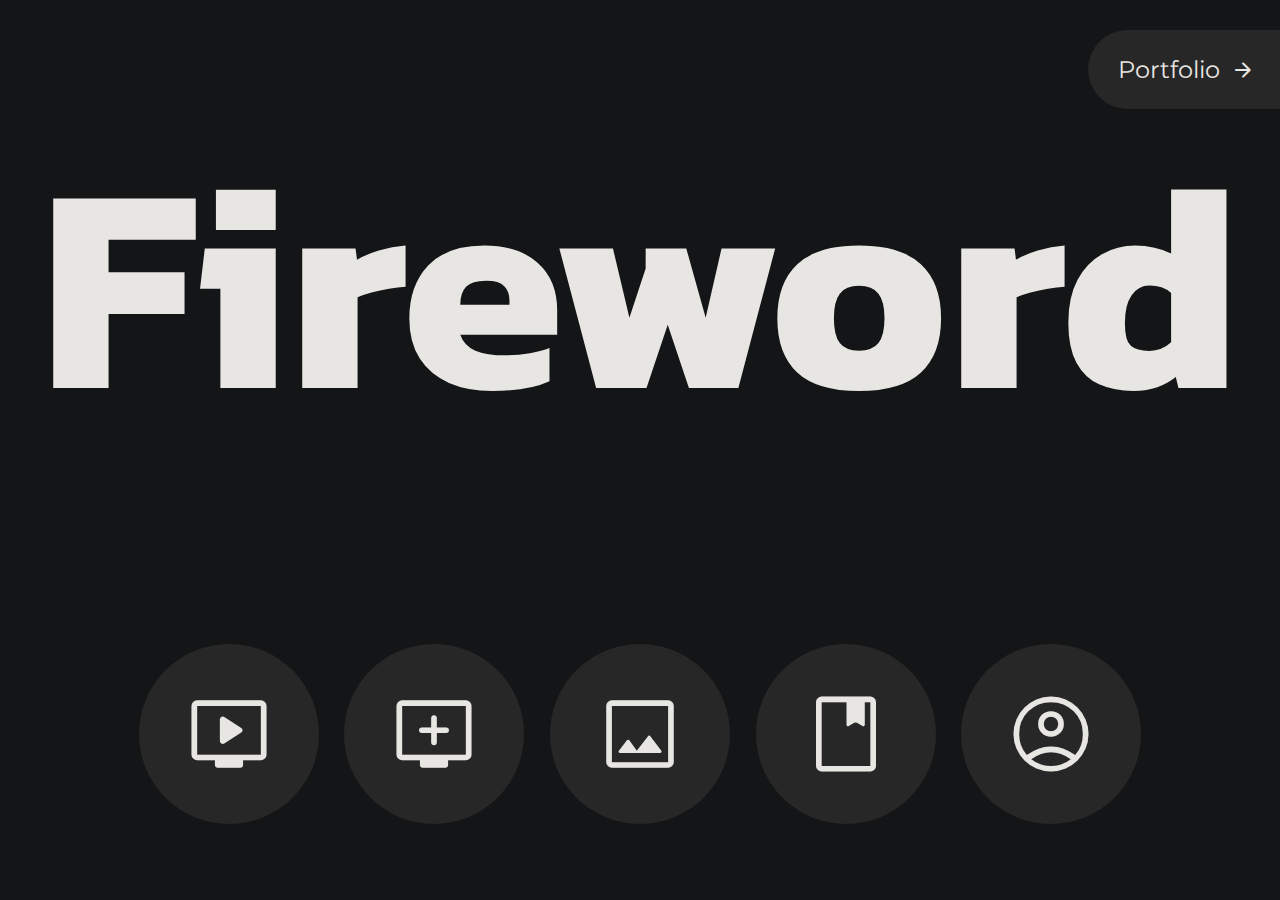
==== DMZ/Compose/Home/website/index.html @ f9140fd7 "css refactors and fixed link" ====
<!DOCTYPE html>
<html>
  <head>
    <link
      rel="stylesheet"
      href="https://fonts.googleapis.com/css2?family=Material+Symbols+Rounded:opsz,wght,FILL,GRAD@24,400,0,0"
    />
    <link rel="icon" type="image/x-icon" href="favicon.ico" />
    <meta charset="utf-8" name="darkreader-lock" />
    <meta lang="en" />
    <meta
      name="description"
      content="A website that contains a various self-hosted services. Protected by Cloudflare."
    />
    <link rel="stylesheet" href="style.css" />
    <link rel="stylesheet" href="fire.css" />
    <meta name="viewport" content="width=device-width, initial-scale=1.0" />
    <title>Fireword</title>
  </head>

  <body>
    <a class="portfolio-container on-hover" href="/portfolio">
      <div class="portfolio-text">Portfolio</div>
      <div style="width: 3px"></div>
      <div class="material-symbols-rounded">arrow_forward</div>
    </a>
    <div class="column">
      <div class="title">Fireword</div>
      <div class="btn-container">
        <a
          href="https://watch.fireword.xyz"
          class="btn material-symbols-rounded on-hover"
          >live_tv</a
        >
        <a
          href="https://add.fireword.xyz"
          class="btn material-symbols-rounded on-hover"
          >add_to_queue</a
        >
        <a
          href="https://photos.fireword.xyz"
          class="btn material-symbols-rounded on-hover"
          >photo</a
        >
        <a
          href="https://wiki.fireword.xyz"
          class="btn material-symbols-rounded on-hover"
          >book</a
        >
        <a
          href="https://auth.fireword.xyz/logout?rd=https://fireword.xyz"
          class="btn material-symbols-rounded on-hover"
          >account_circle</a
        >
      </div>
    </div>
    <div class="fire-container">
      <div class="fire">
        <div class="fire-left">
          <div class="main-fire"></div>
          <div class="particle-fire"></div>
        </div>
        <div class="fire-center">
          <div class="main-fire"></div>
          <div class="particle-fire"></div>
        </div>
        <div class="fire-right">
          <div class="main-fire"></div>
          <div class="particle-fire"></div>
        </div>
        <div class="fire-bottom">
          <div class="main-fire"></div>
        </div>
      </div>
    </div>
  </body>
</html>
---- DMZ/Compose/Home/website/style.css ----
@import url("https://fonts.googleapis.com/css2?family=Kanit:wght@600&family=Prompt:wght@600&display=swap");
@import url("https://fonts.googleapis.com/css2?family=Montserrat&display=swap");

:root {
  --primary-color: #ff6f00;
  --background-color: #131516;
  --background-container: #272727;
  --text-color: #e8e6e3;
}

* {
  font-family: Montserrat, Arial, sans-serif;
  color: var(--text-color);
  user-select: none;
  text-decoration: none;
  margin: 0;
}

html,
body {
  height: 100%;
  background-color: var(--background-color);
}

.portfolio-container {
  padding: 25px;
  padding-left: 30px;
  border-top-left-radius: 40px;
  border-bottom-left-radius: 40px;
  background-color: var(--background-container);
  position: absolute;
  right: 0;
  top: 30px;
  text-decoration: none;
  * {
    display: inline-block;
    vertical-align: middle;
  }
}
.portfolio-text {
  font-size: 1.5rem;
}

.column {
  overflow: hidden;
  height: 100%;
  display: flex;
  flex-direction: column;
  align-content: center;
  justify-content: space-around;
}

.title {
  text-align: center;
  font-family: "Kanit", sans-serif;
  font-size: 23vw;
  color: var(--text-color);
  font-weight: bold;
}

.left {
  flex-wrap: wrap;
}

.right {
  flex-wrap: wrap-reverse;
}

.btn-container {
  display: flex;
  flex-direction: row;
  align-items: center;
  flex-wrap: wrap;
  justify-content: center;
}

@keyframes fadeColors {
  0% {
    background-color: #ff6f00;
  }
  50% {
    background-color: #ff3c00;
  }
  100% {
    background-color: #ff6f00;
  }
}
.on-hover {
  transition: transform 0.2s;
}
.on-hover:hover {
  transform: scale(1.1);
  background-color: var(--primary-color);
  animation: fadeColors 5s infinite;
}

.btn {
  z-index: 1;
  display: flex;
  align-items: center;
  justify-content: center;
  border-radius: 50%;
  background-color: var(--background-container);
  transition: transform 0.2s;

  padding: clamp(25px, min(5vw, 5vh), 200px);
  margin: 1%;

  /* Text */
  text-decoration: none;
  color: var(--text-color);
  font-size: clamp(50px, min(10vw, 10vh), 200px);
}

.center {
  height: 100%;
  text-align: center;
  display: flex;
  flex-direction: column;
  justify-content: center;
}

.big-text {
  font-size: clamp(50px, min(10vw, 10vh), 200px);
}
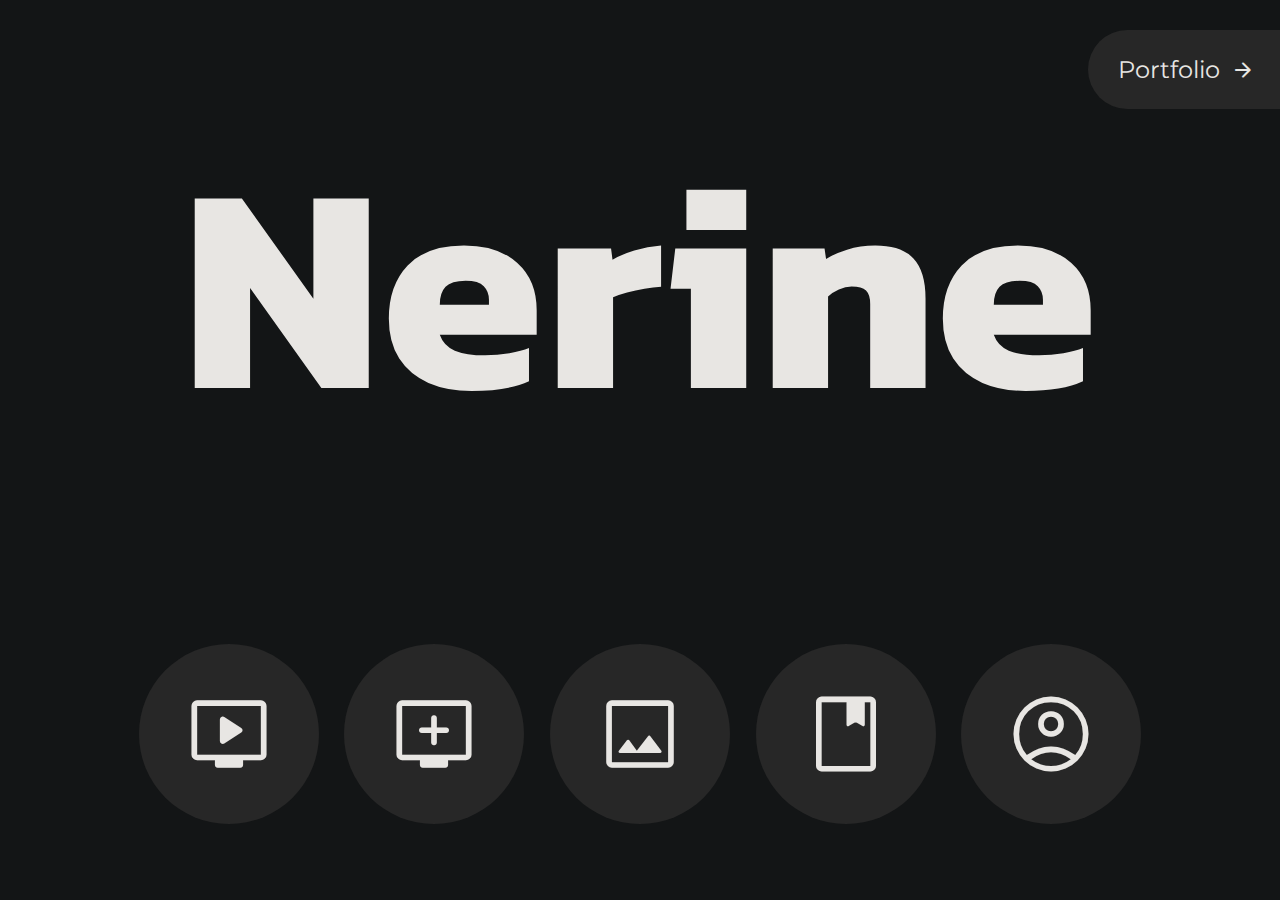
==== commit 9f4bbe44: "fireword to nerine change" ====
--- a/DMZ/Compose/Home/website/index.html
+++ b/DMZ/Compose/Home/website/index.html
@@ -15,7 +15,7 @@
     <link rel="stylesheet" href="style.css" />
     <link rel="stylesheet" href="fire.css" />
     <meta name="viewport" content="width=device-width, initial-scale=1.0" />
-    <title>Fireword</title>
+    <title>Nerine</title>
   </head>
 
   <body>
@@ -25,30 +25,30 @@
       <div class="material-symbols-rounded">arrow_forward</div>
     </a>
     <div class="column">
-      <div class="title">Fireword</div>
+      <div class="title">Nerine</div>
       <div class="btn-container">
         <a
-          href="https://watch.fireword.xyz"
+          href="https://watch.Nerine.dev"
           class="btn material-symbols-rounded on-hover"
           >live_tv</a
         >
         <a
-          href="https://add.fireword.xyz"
+          href="https://add.Nerine.dev"
           class="btn material-symbols-rounded on-hover"
           >add_to_queue</a
         >
         <a
-          href="https://photos.fireword.xyz"
+          href="https://photos.Nerine.dev"
           class="btn material-symbols-rounded on-hover"
           >photo</a
         >
         <a
-          href="https://wiki.fireword.xyz"
+          href="https://wiki.Nerine.dev"
           class="btn material-symbols-rounded on-hover"
           >book</a
         >
         <a
-          href="https://auth.fireword.xyz/logout?rd=https://fireword.xyz"
+          href="https://auth.Nerine.dev/logout?rd=https://Nerine.dev"
           class="btn material-symbols-rounded on-hover"
           >account_circle</a
         >
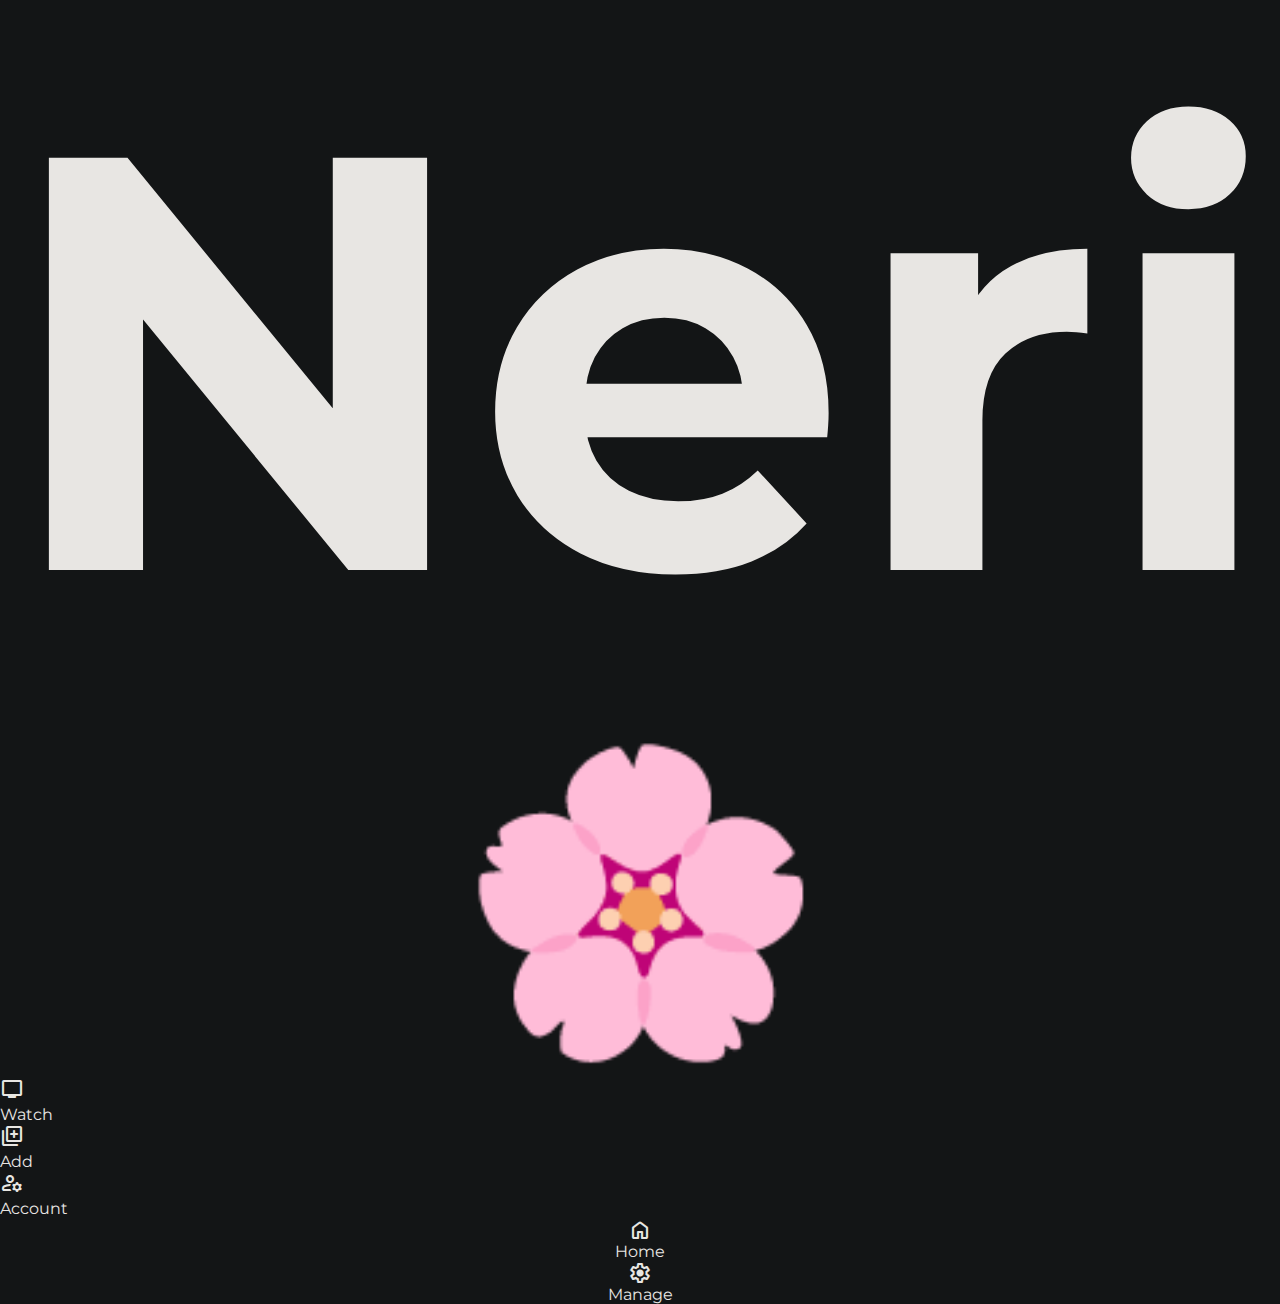
==== commit c37b070d: "remake" ====
--- a/DMZ/Compose/Home/website/index.html
+++ b/DMZ/Compose/Home/website/index.html
@@ -1,77 +1,66 @@
 <!DOCTYPE html>
 <html>
-  <head>
-    <link
-      rel="stylesheet"
-      href="https://fonts.googleapis.com/css2?family=Material+Symbols+Rounded:opsz,wght,FILL,GRAD@24,400,0,0"
-    />
-    <link rel="icon" type="image/x-icon" href="favicon.ico" />
-    <meta charset="utf-8" name="darkreader-lock" />
-    <meta lang="en" />
-    <meta
-      name="description"
-      content="A website that contains a various self-hosted services. Protected by Cloudflare."
-    />
-    <link rel="stylesheet" href="style.css" />
-    <link rel="stylesheet" href="fire.css" />
-    <meta name="viewport" content="width=device-width, initial-scale=1.0" />
-    <title>Nerine</title>
-  </head>
+	<head>
+		<link rel="preconnect" href="https://fonts.googleapis.com" />
+		<link rel="preconnect" href="https://fonts.gstatic.com" crossorigin />
+		<link
+			href="https://fonts.googleapis.com/css2?family=Kanit&family=Montserrat:ital,wght@0,100..900;1,100..900&display=swap"
+			rel="stylesheet"
+		/>
+		<link
+			href="https://fonts.googleapis.com/css2?family=Material+Symbols+Rounded"
+			rel="stylesheet"
+		/>
 
-  <body>
-    <a class="portfolio-container on-hover" href="/portfolio">
-      <div class="portfolio-text">Portfolio</div>
-      <div style="width: 3px"></div>
-      <div class="material-symbols-rounded">arrow_forward</div>
-    </a>
-    <div class="column">
-      <div class="title">Nerine</div>
-      <div class="btn-container">
-        <a
-          href="https://watch.Nerine.dev"
-          class="btn material-symbols-rounded on-hover"
-          >live_tv</a
-        >
-        <a
-          href="https://add.Nerine.dev"
-          class="btn material-symbols-rounded on-hover"
-          >add_to_queue</a
-        >
-        <a
-          href="https://photos.Nerine.dev"
-          class="btn material-symbols-rounded on-hover"
-          >photo</a
-        >
-        <a
-          href="https://wiki.Nerine.dev"
-          class="btn material-symbols-rounded on-hover"
-          >book</a
-        >
-        <a
-          href="https://auth.Nerine.dev/logout?rd=https://Nerine.dev"
-          class="btn material-symbols-rounded on-hover"
-          >account_circle</a
-        >
-      </div>
-    </div>
-    <div class="fire-container">
-      <div class="fire">
-        <div class="fire-left">
-          <div class="main-fire"></div>
-          <div class="particle-fire"></div>
-        </div>
-        <div class="fire-center">
-          <div class="main-fire"></div>
-          <div class="particle-fire"></div>
-        </div>
-        <div class="fire-right">
-          <div class="main-fire"></div>
-          <div class="particle-fire"></div>
-        </div>
-        <div class="fire-bottom">
-          <div class="main-fire"></div>
-        </div>
-      </div>
-    </div>
-  </body>
+		<link rel="icon" type="image/x-icon" href="./favicon.ico" />
+		<meta charset="utf-8" />
+		<meta lang="en" />
+		<meta
+			name="description"
+			content="A website that contains a various self-hosted services. Protected by Cloudflare."
+		/>
+		<script src="router.js"></script>
+		<link rel="stylesheet" href="style.css" />
+		<meta name="viewport" content="width=device-width, initial-scale=1.0" />
+		<title>Nerine</title>
+	</head>
+
+	<body>
+		<div class="title border row">
+			<h1>Nerine</h1>
+			<div class="emoji">🌸</div>
+		</div>
+		<div class="row apps-container">
+			<div class="border row apps">
+				<a class="app" href="https://watch.nerine.dev">
+					<span class="material-symbols-rounded">tv</span>
+					<div>Watch</div>
+				</a>
+				<div class="divider"></div>
+				<a class="app" href="https://add.nerine.dev">
+					<span class="material-symbols-rounded">library_add</span>
+					<div>Add</div>
+				</a>
+				<div class="divider"></div>
+				<a class="app" href="https://auth.nerine.dev">
+					<span class="material-symbols-rounded"
+						>manage_accounts</span
+					>
+					<div>Account</div>
+				</a>
+			</div>
+			<div class="border row apps">
+				<a class="app center" href="home">
+					<span class="material-symbols-rounded">home</span>
+					<div>Home</div>
+				</a>
+			</div>
+			<div class="border row apps">
+				<a class="app center" href="manage">
+					<span class="material-symbols-rounded">settings</span>
+					<div>Manage</div>
+				</a>
+			</div>
+		</div>
+	</body>
 </html>
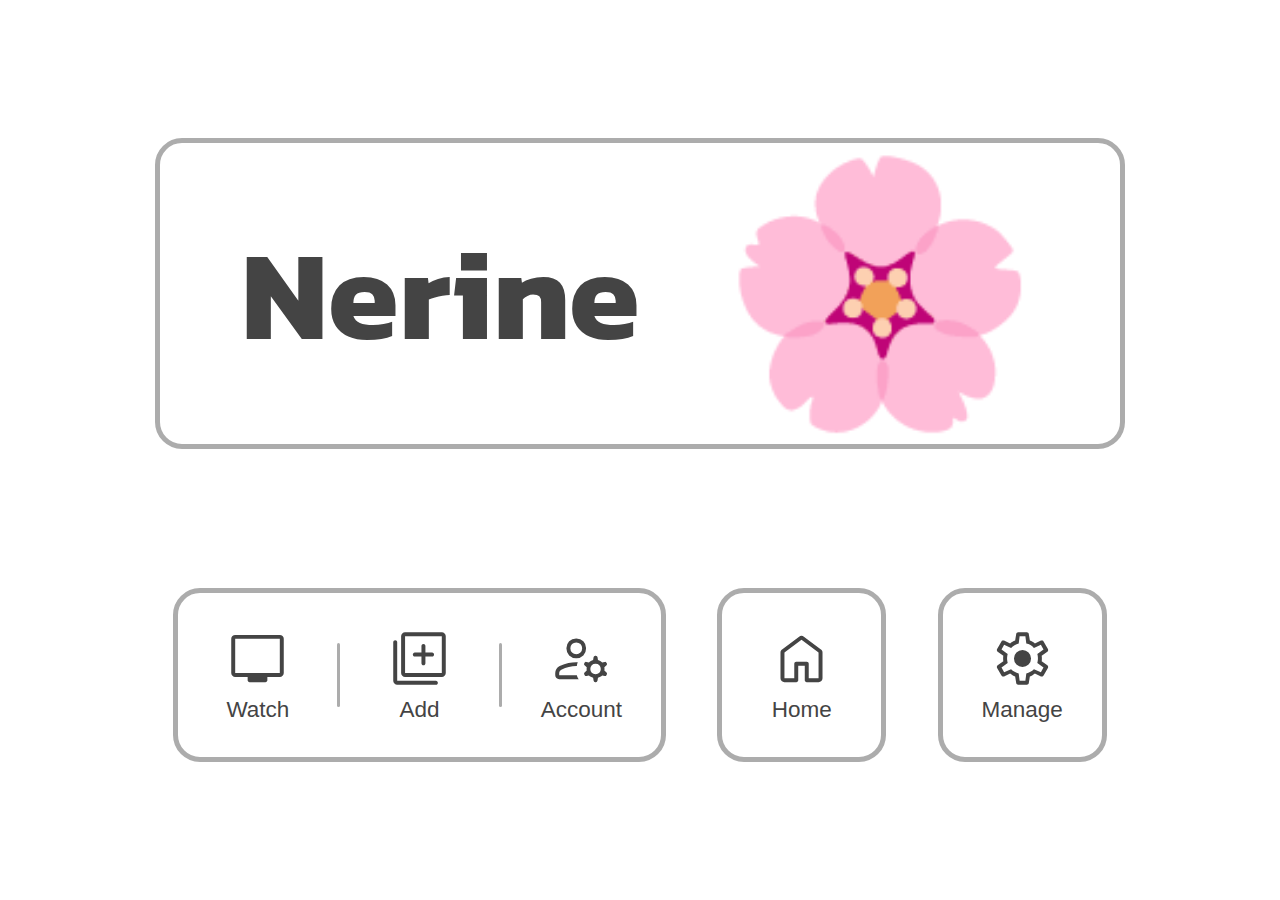
==== commit 0c721638: "Refactor website layout and remove unused files" ====
--- a/DMZ/Compose/Home/website/index.html
+++ b/DMZ/Compose/Home/website/index.html
@@ -19,7 +19,6 @@
 			name="description"
 			content="A website that contains a various self-hosted services. Protected by Cloudflare."
 		/>
-		<script src="router.js"></script>
 		<link rel="stylesheet" href="style.css" />
 		<meta name="viewport" content="width=device-width, initial-scale=1.0" />
 		<title>Nerine</title>
@@ -31,7 +30,7 @@
 			<div class="emoji">🌸</div>
 		</div>
 		<div class="row apps-container">
-			<div class="border row apps">
+			<div class="border row">
 				<a class="app" href="https://watch.nerine.dev">
 					<span class="material-symbols-rounded">tv</span>
 					<div>Watch</div>
@@ -49,18 +48,16 @@
 					<div>Account</div>
 				</a>
 			</div>
-			<div class="border row apps">
-				<a class="app center" href="home">
-					<span class="material-symbols-rounded">home</span>
-					<div>Home</div>
-				</a>
-			</div>
-			<div class="border row apps">
-				<a class="app center" href="manage">
-					<span class="material-symbols-rounded">settings</span>
-					<div>Manage</div>
-				</a>
-			</div>
+
+			<a class="app center border" href="home">
+				<span class="material-symbols-rounded">home</span>
+				<div>Home</div>
+			</a>
+
+			<a class="app center border" href="manage">
+				<span class="material-symbols-rounded">settings</span>
+				<div>Manage</div>
+			</a>
 		</div>
 	</body>
 </html>
--- a/DMZ/Compose/Home/website/style.css
+++ b/DMZ/Compose/Home/website/style.css
@@ -1,125 +1,119 @@
-@import url("https://fonts.googleapis.com/css2?family=Kanit:wght@600&family=Prompt:wght@600&display=swap");
-@import url("https://fonts.googleapis.com/css2?family=Montserrat&display=swap");
-
 :root {
-  --primary-color: #ff6f00;
-  --background-color: #131516;
-  --background-container: #272727;
-  --text-color: #e8e6e3;
+	--emoji-size: min(40vh, 20vw);
+	--title-size: min(15vh, 10vw);
+	--icon-size: min(7vh);
+	--text-size: clamp(15px, 2.5vh, 3vw);
+	--primary-color: #f4abba;
+	--secondary-color: #ea596e;
+	--container-border-color: #acacac;
+	--title-color: #444444;
+	--padding-small: 2vw;
+	--padding-large: min(5vw);
 }
 
 * {
-  font-family: Montserrat, Arial, sans-serif;
-  color: var(--text-color);
-  user-select: none;
-  text-decoration: none;
-  margin: 0;
+	user-select: none;
+	text-decoration: none !important;
+}
+html {
+	overflow: hidden;
 }
 
-html,
 body {
-  height: 100%;
-  background-color: var(--background-color);
+	display: flex;
+	flex-direction: column;
+	justify-content: space-evenly;
+	align-items: center;
+	margin: 0;
+	padding: 0;
+	height: 100vh;
+	width: 100vw;
 }
 
-.portfolio-container {
-  padding: 25px;
-  padding-left: 30px;
-  border-top-left-radius: 40px;
-  border-bottom-left-radius: 40px;
-  background-color: var(--background-container);
-  position: absolute;
-  right: 0;
-  top: 30px;
-  text-decoration: none;
-  * {
-    display: inline-block;
-    vertical-align: middle;
-  }
-}
-.portfolio-text {
-  font-size: 1.5rem;
+.row {
+	display: flex;
+	align-items: center;
 }
 
 .column {
-  overflow: hidden;
-  height: 100%;
-  display: flex;
-  flex-direction: column;
-  align-content: center;
-  justify-content: space-around;
+	display: flex;
+	flex-direction: column;
+	justify-content: center;
+	align-items: start;
+}
+
+.border {
+	border: 5px solid var(--container-border-color);
+	border-radius: min(3vh, 3vw);
+}
+
+.center {
+	display: flex;
+	justify-content: center;
+	align-items: center;
 }
 
 .title {
-  text-align: center;
-  font-family: "Kanit", sans-serif;
-  font-size: 23vw;
-  color: var(--text-color);
-  font-weight: bold;
+	height: min-content;
+	width: 75%;
+	justify-content: space-evenly;
 }
 
-.left {
-  flex-wrap: wrap;
+h1 {
+	font-family: "Kanit", sans-serif;
+	font-style: normal;
+	text-align: center;
+	font-size: var(--title-size);
+	line-height: 1;
+	color: var(--title-color);
 }
 
-.right {
-  flex-wrap: wrap-reverse;
+.apps-container {
+	justify-content: center;
+	flex-wrap: wrap;
+	gap: 4vw;
+	align-items: center;
+	width: 90%;
 }
 
-.btn-container {
-  display: flex;
-  flex-direction: row;
-  align-items: center;
-  flex-wrap: wrap;
-  justify-content: center;
+.app {
+	padding: var(--padding-small);
+	position: relative;
+	display: flex;
+	justify-content: center;
+	align-items: center;
+	flex-direction: column;
+	width: 12vh;
 }
 
-@keyframes fadeColors {
-  0% {
-    background-color: #ff6f00;
-  }
-  50% {
-    background-color: #ff3c00;
-  }
-  100% {
-    background-color: #ff6f00;
-  }
-}
-.on-hover {
-  transition: transform 0.2s;
-}
-.on-hover:hover {
-  transform: scale(1.1);
-  background-color: var(--primary-color);
-  animation: fadeColors 5s infinite;
+.material-symbols-rounded {
+	padding: 1vh;
+	font-size: var(--icon-size);
+	color: var(--title-color);
 }
 
-.btn {
-  z-index: 1;
-  display: flex;
-  align-items: center;
-  justify-content: center;
-  border-radius: 50%;
-  background-color: var(--background-container);
-  transition: transform 0.2s;
-
-  padding: clamp(25px, min(5vw, 5vh), 200px);
-  margin: 1%;
-
-  /* Text */
-  text-decoration: none;
-  color: var(--text-color);
-  font-size: clamp(50px, min(10vw, 10vh), 200px);
+.app div {
+	font-family: "Monsterrat", sans-serif;
+	font-weight: 400;
+	font-style: normal;
+	text-align: center;
+	font-size: var(--text-size);
+	line-height: 1;
+	color: var(--title-color);
+	padding-bottom: 1vh;
 }
 
-.center {
-  height: 100%;
-  text-align: center;
-  display: flex;
-  flex-direction: column;
-  justify-content: center;
+.spacer {
+	width: 80px;
 }
 
-.big-text {
-  font-size: clamp(50px, min(10vw, 10vh), 200px);
+.divider {
+	height: 5vw;
+	width: 0.2vw;
+	background-color: var(--container-border-color);
+	border-radius: 40px;
 }
+
+.emoji {
+	font-size: var(--emoji-size);
+}
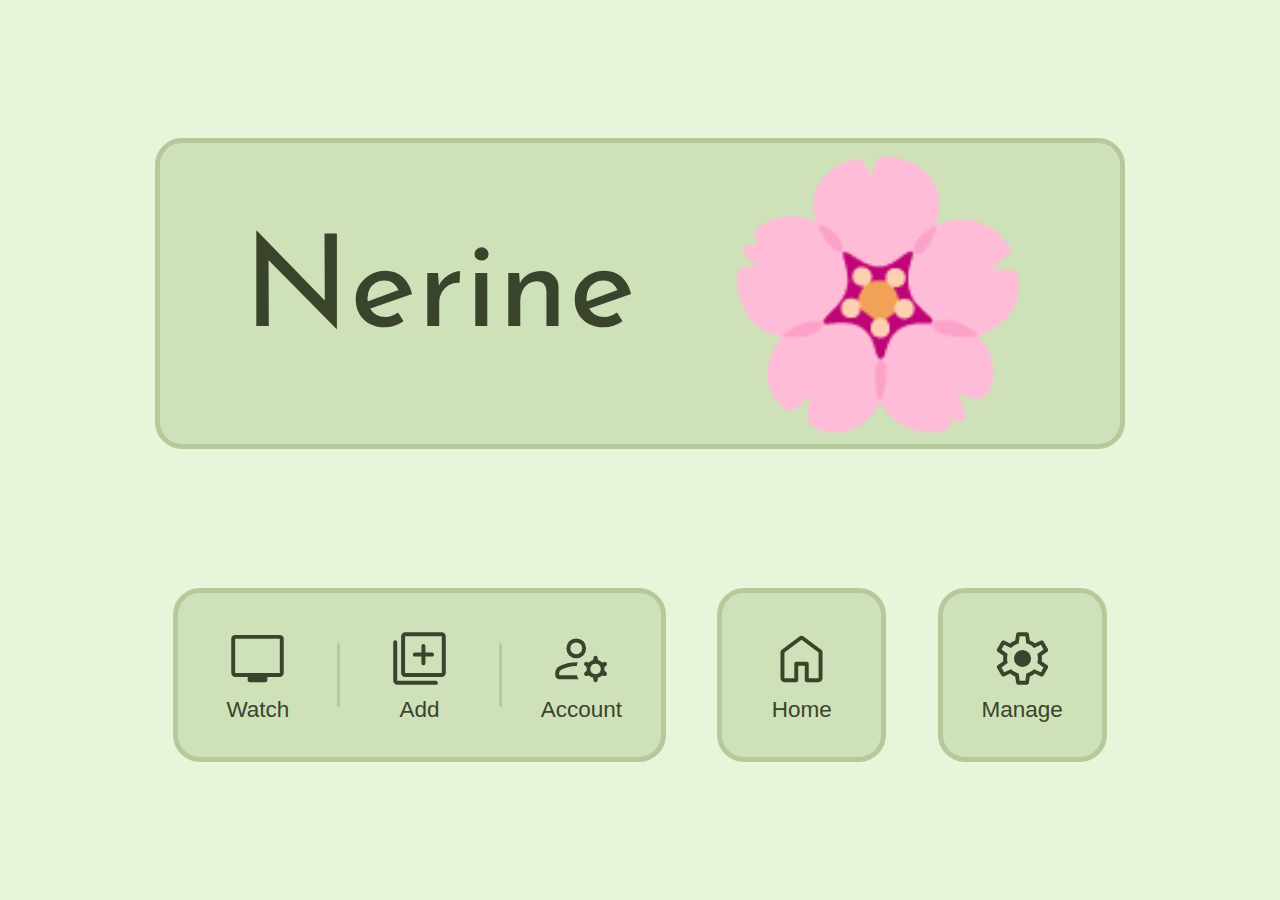
==== commit 9373d8f0: "dark theme and, new font and wait for page load" ====
--- a/DMZ/Compose/Home/website/index.html
+++ b/DMZ/Compose/Home/website/index.html
@@ -4,9 +4,10 @@
 		<link rel="preconnect" href="https://fonts.googleapis.com" />
 		<link rel="preconnect" href="https://fonts.gstatic.com" crossorigin />
 		<link
-			href="https://fonts.googleapis.com/css2?family=Kanit&family=Montserrat:ital,wght@0,100..900;1,100..900&display=swap"
+			href="https://fonts.googleapis.com/css2?family=Josefin+Sans:ital,wght@0,100..700;1,100..700&family=Montserrat:ital,wght@0,100..900;1,100..900&display=swap"
 			rel="stylesheet"
 		/>
+
 		<link
 			href="https://fonts.googleapis.com/css2?family=Material+Symbols+Rounded"
 			rel="stylesheet"
@@ -25,39 +26,63 @@
 	</head>
 
 	<body>
-		<div class="title border row">
-			<h1>Nerine</h1>
-			<div class="emoji">🌸</div>
+		<div class="loading">
+			<div class="spinner"></div>
 		</div>
-		<div class="row apps-container">
-			<div class="border row">
-				<a class="app" href="https://watch.nerine.dev">
-					<span class="material-symbols-rounded">tv</span>
-					<div>Watch</div>
-				</a>
-				<div class="divider"></div>
-				<a class="app" href="https://add.nerine.dev">
-					<span class="material-symbols-rounded">library_add</span>
-					<div>Add</div>
-				</a>
-				<div class="divider"></div>
-				<a class="app" href="https://auth.nerine.dev">
-					<span class="material-symbols-rounded"
-						>manage_accounts</span
-					>
-					<div>Account</div>
-				</a>
+		<div id="content" style="display: none">
+			<div class="title border row container">
+				<h1 class="josefin-sans">Nerine</h1>
+				<div class="emoji">🌸</div>
 			</div>
 
-			<a class="app center border" href="home">
-				<span class="material-symbols-rounded">home</span>
-				<div>Home</div>
-			</a>
-
-			<a class="app center border" href="manage">
-				<span class="material-symbols-rounded">settings</span>
-				<div>Manage</div>
-			</a>
+			<div class="row apps">
+				<div class="border row">
+					<a class="app" href="https://watch.nerine.dev">
+						<span class="material-symbols-rounded">tv</span>
+						<div>Watch</div>
+					</a>
+					<div class="divider"></div>
+					<a class="app" href="https://add.nerine.dev">
+						<span class="material-symbols-rounded"
+							>library_add</span
+						>
+						<div>Add</div>
+					</a>
+					<div class="divider"></div>
+					<a class="app" href="https://auth.nerine.dev">
+						<span class="material-symbols-rounded"
+							>manage_accounts</span
+						>
+						<div>Account</div>
+					</a>
+				</div>
+				<div class="row" style="gap: 4vw">
+					<div class="border">
+						<a class="app center" href="home">
+							<span class="material-symbols-rounded">home</span>
+							<div>Home</div>
+						</a>
+					</div>
+					<div class="border">
+						<a class="app center" href="manage">
+							<span class="material-symbols-rounded"
+								>settings</span
+							>
+							<div>Manage</div>
+						</a>
+					</div>
+				</div>
+			</div>
 		</div>
+		<script>
+			// Wait for the page to fully load
+			window.addEventListener("load", function () {
+				// Display the content
+				document.getElementById("content").style.display = "flex";
+				// Hide the loading message
+				document.querySelector(".loading").style.display = "none";
+				// Optionally, you can show a fade-in animation or any other effect here
+			});
+		</script>
 	</body>
 </html>
--- a/DMZ/Compose/Home/website/style.css
+++ b/DMZ/Compose/Home/website/style.css
@@ -3,12 +3,23 @@
 	--title-size: min(15vh, 10vw);
 	--icon-size: min(7vh);
 	--text-size: clamp(15px, 2.5vh, 3vw);
-	--primary-color: #f4abba;
-	--secondary-color: #ea596e;
-	--container-border-color: #acacac;
-	--title-color: #444444;
+	--primary-color: #f090a1;
+	--background-color: #e9f5db;
+	--on-background-color: #cfe1b9;
+	--container-border-color: #b5c99a;
+	--text-color: #3a442c;
 	--padding-small: 2vw;
 	--padding-large: min(5vw);
+}
+
+@media (prefers-color-scheme: dark) {
+	:root {
+		--primary-color: #ea5f73;
+		--on-background-color: #556340;
+		--background-color: #39422b;
+		--container-border-color: #2b3221;
+		--text-color: #cfe1b9;
+	}
 }
 
 * {
@@ -19,17 +30,36 @@
 	overflow: hidden;
 }
 
+.leaf {
+	position: absolute;
+	width: 100px;
+	height: 100px;
+	border-radius: 100% 0;
+	background-color: green;
+}
+
 body {
+	margin: 0;
+	padding: 0;
+	height: 100vh;
+	width: 100vw;
+	background-color: var(--background-color);
+}
+
+#content {
+	height: 100vh;
+	width: 100vw;
 	display: flex;
 	flex-direction: column;
 	justify-content: space-evenly;
 	align-items: center;
-	margin: 0;
-	padding: 0;
-	height: 100vh;
-	width: 100vw;
 }
 
+.josefin-sans {
+	font-family: "Josefin Sans";
+	font-weight: 400;
+	font-style: normal;
+}
 .row {
 	display: flex;
 	align-items: center;
@@ -43,6 +73,7 @@
 }
 
 .border {
+	background-color: var(--on-background-color);
 	border: 5px solid var(--container-border-color);
 	border-radius: min(3vh, 3vw);
 }
@@ -60,15 +91,18 @@
 }
 
 h1 {
-	font-family: "Kanit", sans-serif;
-	font-style: normal;
 	text-align: center;
 	font-size: var(--title-size);
 	line-height: 1;
-	color: var(--title-color);
+	color: var(--text-color);
+	transition: color 0.3s;
 }
 
-.apps-container {
+h1:hover {
+	color: var(--primary-color) !important;
+}
+
+.apps {
 	justify-content: center;
 	flex-wrap: wrap;
 	gap: 4vw;
@@ -78,28 +112,34 @@
 
 .app {
 	padding: var(--padding-small);
+	color: var(--text-color);
 	position: relative;
 	display: flex;
 	justify-content: center;
 	align-items: center;
 	flex-direction: column;
 	width: 12vh;
+	transition: 0.3s;
+	border-radius: 20px;
+}
+
+.app:hover {
+	color: whitesmoke;
+	background-color: var(--primary-color);
+	margin: 20px;
 }
 
 .material-symbols-rounded {
 	padding: 1vh;
 	font-size: var(--icon-size);
-	color: var(--title-color);
 }
 
 .app div {
 	font-family: "Monsterrat", sans-serif;
-	font-weight: 400;
 	font-style: normal;
 	text-align: center;
 	font-size: var(--text-size);
 	line-height: 1;
-	color: var(--title-color);
 	padding-bottom: 1vh;
 }
 
@@ -116,4 +156,9 @@
 
 .emoji {
 	font-size: var(--emoji-size);
+	transition: 1s;
 }
+
+.emoji:hover {
+	transform: rotate(180deg);
+}
